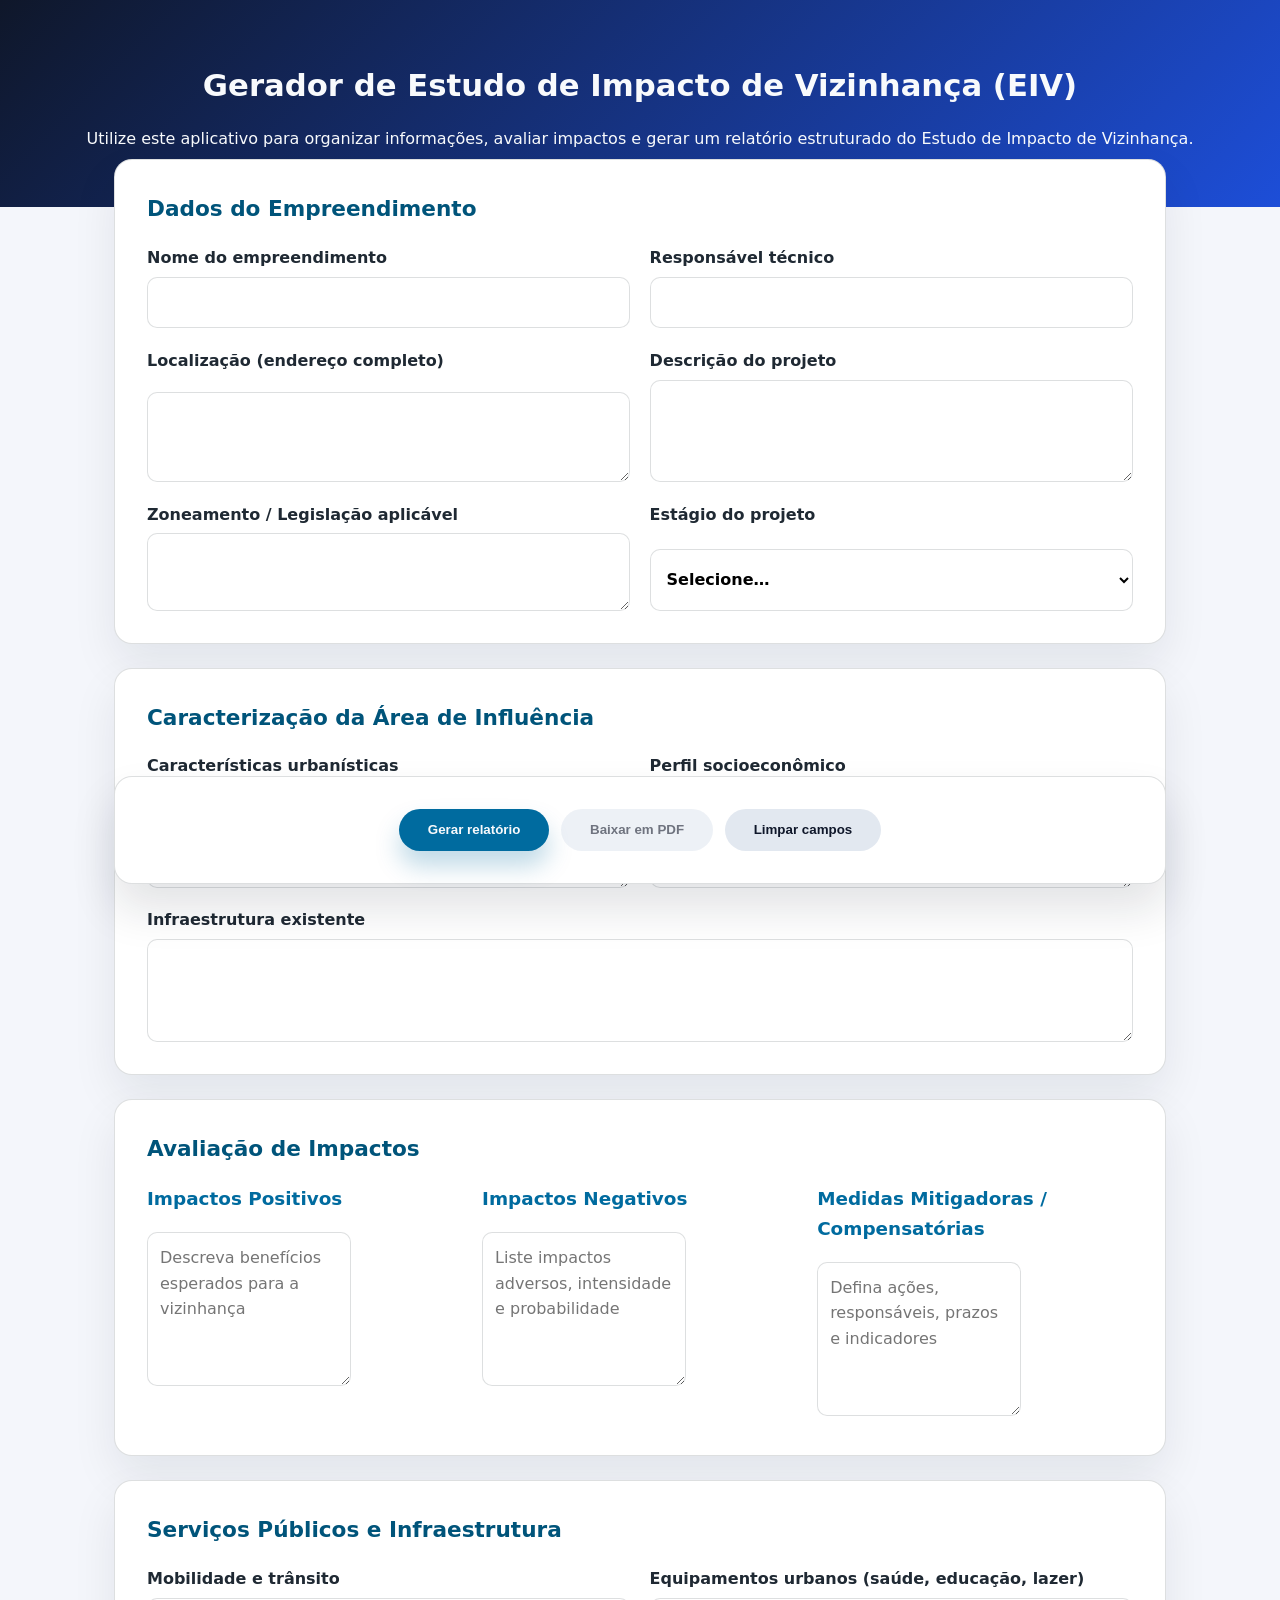
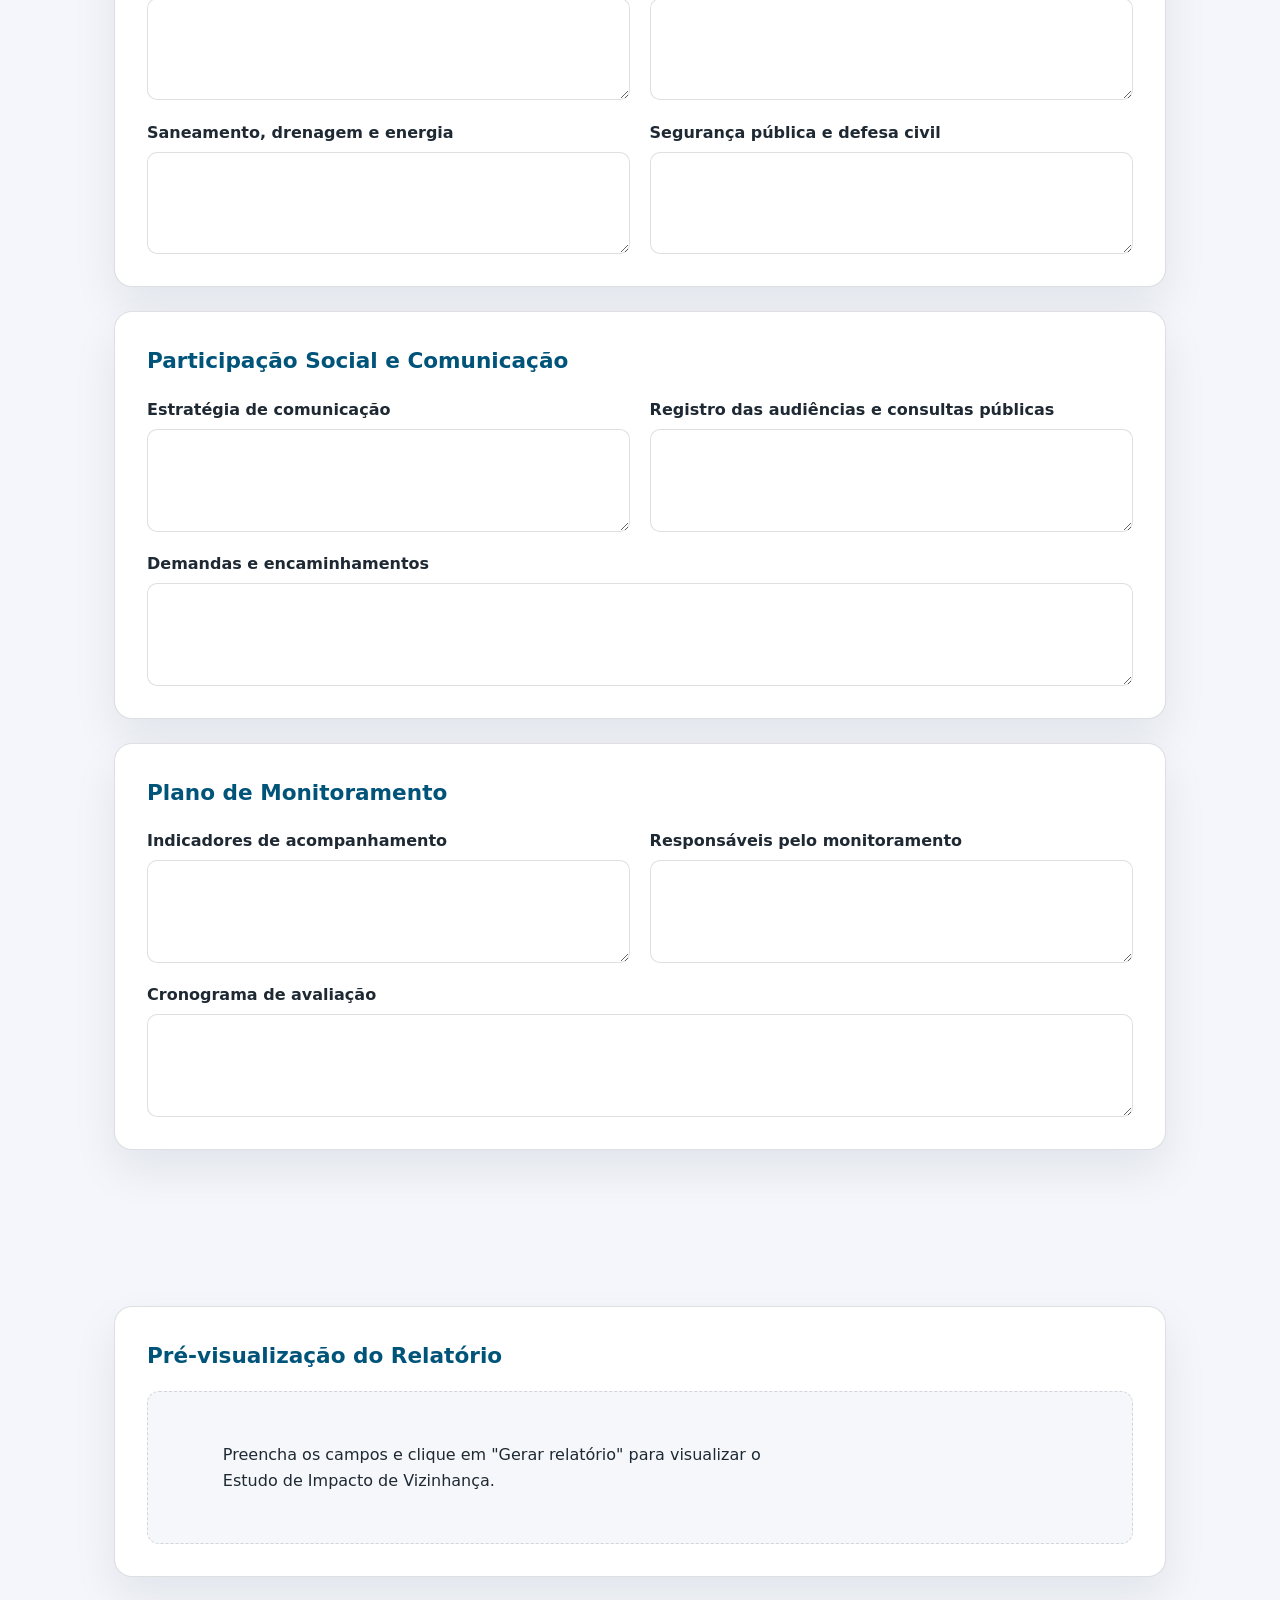
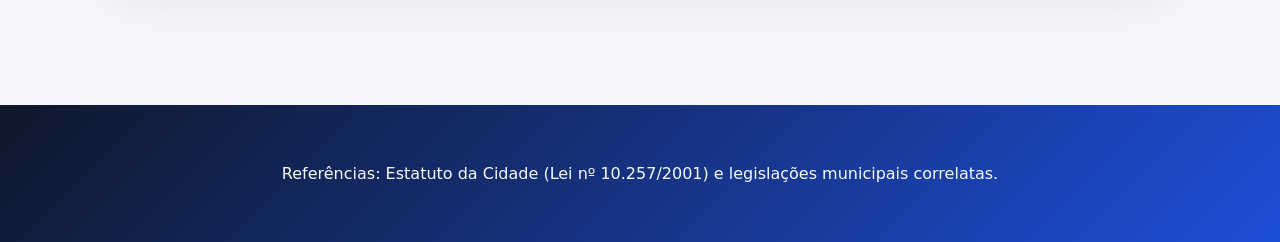
==== index.html @ fdba0055 "Add neighborhood impact study generator app" ====
<!DOCTYPE html>
<html lang="pt-BR">
  <head>
    <meta charset="UTF-8" />
    <meta name="viewport" content="width=device-width, initial-scale=1.0" />
    <title>Estudo de Impacto de Vizinhança</title>
    <link rel="stylesheet" href="styles.css" />
  </head>
  <body>
    <header class="page-header">
      <h1>Gerador de Estudo de Impacto de Vizinhança (EIV)</h1>
      <p>
        Utilize este aplicativo para organizar informações, avaliar impactos e
        gerar um relatório estruturado do Estudo de Impacto de Vizinhança.
      </p>
    </header>

    <main>
      <section class="card" aria-labelledby="project-info-title">
        <h2 id="project-info-title">Dados do Empreendimento</h2>
        <form id="project-form" class="form-grid">
          <label>
            Nome do empreendimento
            <input type="text" id="projectName" required />
          </label>

          <label>
            Responsável técnico
            <input type="text" id="responsible" />
          </label>

          <label>
            Localização (endereço completo)
            <textarea id="location" rows="2"></textarea>
          </label>

          <label>
            Descrição do projeto
            <textarea id="description" rows="3"></textarea>
          </label>

          <label>
            Zoneamento / Legislação aplicável
            <textarea id="zoning" rows="2"></textarea>
          </label>

          <label>
            Estágio do projeto
            <select id="stage">
              <option value="">Selecione…</option>
              <option>Estudo preliminar</option>
              <option>Projeto básico</option>
              <option>Projeto executivo</option>
              <option>Operação</option>
            </select>
          </label>
        </form>
      </section>

      <section class="card" aria-labelledby="context-title">
        <h2 id="context-title">Caracterização da Área de Influência</h2>
        <div class="form-grid">
          <label>
            Características urbanísticas
            <textarea id="urbanContext" rows="3"></textarea>
          </label>
          <label>
            Perfil socioeconômico
            <textarea id="socioeconomic" rows="3"></textarea>
          </label>
          <label>
            Infraestrutura existente
            <textarea id="infrastructure" rows="3"></textarea>
          </label>
        </div>
      </section>

      <section class="card" aria-labelledby="impacts-title">
        <h2 id="impacts-title">Avaliação de Impactos</h2>
        <div class="impacts-wrapper">
          <article class="impact-block">
            <h3>Impactos Positivos</h3>
            <textarea id="positiveImpacts" rows="5" placeholder="Descreva benefícios esperados para a vizinhança"></textarea>
          </article>
          <article class="impact-block">
            <h3>Impactos Negativos</h3>
            <textarea id="negativeImpacts" rows="5" placeholder="Liste impactos adversos, intensidade e probabilidade"></textarea>
          </article>
          <article class="impact-block">
            <h3>Medidas Mitigadoras / Compensatórias</h3>
            <textarea id="mitigation" rows="5" placeholder="Defina ações, responsáveis, prazos e indicadores"></textarea>
          </article>
        </div>
      </section>

      <section class="card" aria-labelledby="public-services-title">
        <h2 id="public-services-title">Serviços Públicos e Infraestrutura</h2>
        <div class="form-grid">
          <label>
            Mobilidade e trânsito
            <textarea id="mobility" rows="3"></textarea>
          </label>
          <label>
            Equipamentos urbanos (saúde, educação, lazer)
            <textarea id="publicEquipment" rows="3"></textarea>
          </label>
          <label>
            Saneamento, drenagem e energia
            <textarea id="sanitation" rows="3"></textarea>
          </label>
          <label>
            Segurança pública e defesa civil
            <textarea id="security" rows="3"></textarea>
          </label>
        </div>
      </section>

      <section class="card" aria-labelledby="participation-title">
        <h2 id="participation-title">Participação Social e Comunicação</h2>
        <div class="form-grid">
          <label>
            Estratégia de comunicação
            <textarea id="communication" rows="3"></textarea>
          </label>
          <label>
            Registro das audiências e consultas públicas
            <textarea id="publicParticipation" rows="3"></textarea>
          </label>
          <label>
            Demandas e encaminhamentos
            <textarea id="demands" rows="3"></textarea>
          </label>
        </div>
      </section>

      <section class="card" aria-labelledby="monitoring-title">
        <h2 id="monitoring-title">Plano de Monitoramento</h2>
        <div class="form-grid">
          <label>
            Indicadores de acompanhamento
            <textarea id="indicators" rows="3"></textarea>
          </label>
          <label>
            Responsáveis pelo monitoramento
            <textarea id="monitoringTeam" rows="3"></textarea>
          </label>
          <label>
            Cronograma de avaliação
            <textarea id="timeline" rows="3"></textarea>
          </label>
        </div>
      </section>

      <section class="card actions" aria-labelledby="actions-title">
        <h2 class="sr-only" id="actions-title">Ações</h2>
        <div class="buttons">
          <button id="generateReport" type="button" class="primary">
            Gerar relatório
          </button>
          <button id="downloadReport" type="button" class="secondary" disabled>
            Baixar em PDF
          </button>
          <button id="clearForm" type="button" class="secondary">
            Limpar campos
          </button>
        </div>
      </section>

      <section class="card" aria-labelledby="report-title">
        <h2 id="report-title">Pré-visualização do Relatório</h2>
        <div id="reportPreview" class="report-preview" aria-live="polite">
          Preencha os campos e clique em &quot;Gerar relatório&quot; para visualizar o
          Estudo de Impacto de Vizinhança.
        </div>
      </section>
    </main>

    <footer class="page-footer">
      <p>
        Referências: Estatuto da Cidade (Lei nº 10.257/2001) e legislações
        municipais correlatas.
      </p>
    </footer>

    <script src="script.js"></script>
  </body>
</html>
---- styles.css ----
:root {
  color-scheme: light dark;
  --bg-color: #f4f6fb;
  --card-bg: #ffffff;
  --text-color: #1f2933;
  --accent-color: #006b9f;
  --accent-color-dark: #00547a;
  --border-color: rgba(31, 41, 51, 0.15);
  --shadow: 0 20px 45px rgba(15, 23, 42, 0.08);
  font-size: 16px;
}

* {
  box-sizing: border-box;
}

body {
  margin: 0;
  font-family: "Inter", system-ui, -apple-system, BlinkMacSystemFont,
    "Segoe UI", sans-serif;
  background: var(--bg-color);
  color: var(--text-color);
  line-height: 1.6;
}

.page-header,
.page-footer {
  text-align: center;
  padding: 2.5rem 1.5rem;
  background: linear-gradient(135deg, #0f172a, #1d4ed8);
  color: #f8fafc;
}

.page-header h1 {
  margin-bottom: 0.75rem;
  font-size: clamp(1.8rem, 2.4vw, 2.5rem);
}

main {
  max-width: 1100px;
  margin: -3rem auto 4rem;
  padding: 0 1.5rem 4rem;
  display: grid;
  gap: 1.5rem;
}

.card {
  background: var(--card-bg);
  border-radius: 18px;
  padding: 2rem;
  border: 1px solid var(--border-color);
  box-shadow: var(--shadow);
}

.card h2 {
  margin-top: 0;
  font-size: 1.35rem;
  color: var(--accent-color-dark);
}

.form-grid {
  display: grid;
  gap: 1.2rem;
}

.form-grid label {
  display: grid;
  gap: 0.4rem;
  font-weight: 600;
  color: var(--text-color);
}

input,
textarea,
select {
  font: inherit;
  padding: 0.75rem;
  border-radius: 10px;
  border: 1px solid var(--border-color);
  background: rgba(255, 255, 255, 0.9);
  transition: border-color 0.2s, box-shadow 0.2s;
  resize: vertical;
}

input:focus,
textarea:focus,
select:focus {
  outline: none;
  border-color: var(--accent-color);
  box-shadow: 0 0 0 3px rgba(0, 107, 159, 0.2);
}

.impacts-wrapper {
  display: grid;
  gap: 1.2rem;
}

@media (min-width: 900px) {
  .impacts-wrapper {
    grid-template-columns: repeat(3, 1fr);
  }
}

.impact-block h3 {
  margin-top: 0;
  font-size: 1.15rem;
  color: var(--accent-color);
}

.actions {
  position: sticky;
  bottom: 1rem;
  z-index: 10;
  box-shadow: 0 25px 45px rgba(15, 23, 42, 0.12);
}

.buttons {
  display: flex;
  flex-wrap: wrap;
  gap: 0.75rem;
  justify-content: center;
}

button {
  cursor: pointer;
  border: none;
  border-radius: 999px;
  padding: 0.85rem 1.8rem;
  font-weight: 600;
  transition: transform 0.15s ease, box-shadow 0.15s ease;
}

button.primary {
  background: var(--accent-color);
  color: #f8fafc;
  box-shadow: 0 15px 25px rgba(0, 107, 159, 0.25);
}

button.primary:disabled,
button.secondary:disabled {
  cursor: not-allowed;
  opacity: 0.6;
  box-shadow: none;
}

button.secondary {
  background: #e2e8f0;
  color: #0f172a;
}

button:hover:not(:disabled) {
  transform: translateY(-1px);
  box-shadow: 0 18px 30px rgba(15, 23, 42, 0.12);
}

.report-preview {
  background: rgba(226, 232, 240, 0.35);
  border-radius: 12px;
  padding: 1.5rem;
  border: 1px dashed rgba(15, 23, 42, 0.15);
  white-space: pre-wrap;
}

.warning {
  background: rgba(250, 204, 21, 0.2);
  border-left: 4px solid #f59e0b;
  padding: 1rem;
  border-radius: 10px;
  font-weight: 600;
  color: #854d0e;
}

.report-preview h3 {
  margin-top: 1.5rem;
  font-size: 1.1rem;
  color: var(--accent-color-dark);
}

.report-preview h3:first-of-type {
  margin-top: 0;
}

.sr-only {
  position: absolute;
  width: 1px;
  height: 1px;
  padding: 0;
  margin: -1px;
  overflow: hidden;
  clip: rect(0, 0, 0, 0);
  border: 0;
}

@media (min-width: 768px) {
  .form-grid {
    grid-template-columns: repeat(2, minmax(0, 1fr));
  }

  .form-grid label:nth-child(odd):last-child {
    grid-column: span 2;
  }
}

@media (prefers-color-scheme: dark) {
  :root {
    --bg-color: #0f172a;
    --card-bg: #111827;
    --text-color: #e2e8f0;
    --border-color: rgba(226, 232, 240, 0.12);
    --accent-color: #38bdf8;
    --accent-color-dark: #0ea5e9;
  }

  .page-header,
  .page-footer {
    background: linear-gradient(135deg, #0b1120, #1e3a8a);
  }

  input,
  textarea,
  select {
    background: rgba(15, 23, 42, 0.6);
    color: inherit;
  }

  button.secondary {
    background: rgba(15, 23, 42, 0.6);
    color: #e2e8f0;
  }

  .report-preview {
    background: rgba(15, 23, 42, 0.45);
    border-color: rgba(226, 232, 240, 0.2);
  }

  .warning {
    background: rgba(250, 204, 21, 0.15);
    border-left-color: #facc15;
    color: #fef3c7;
  }
}
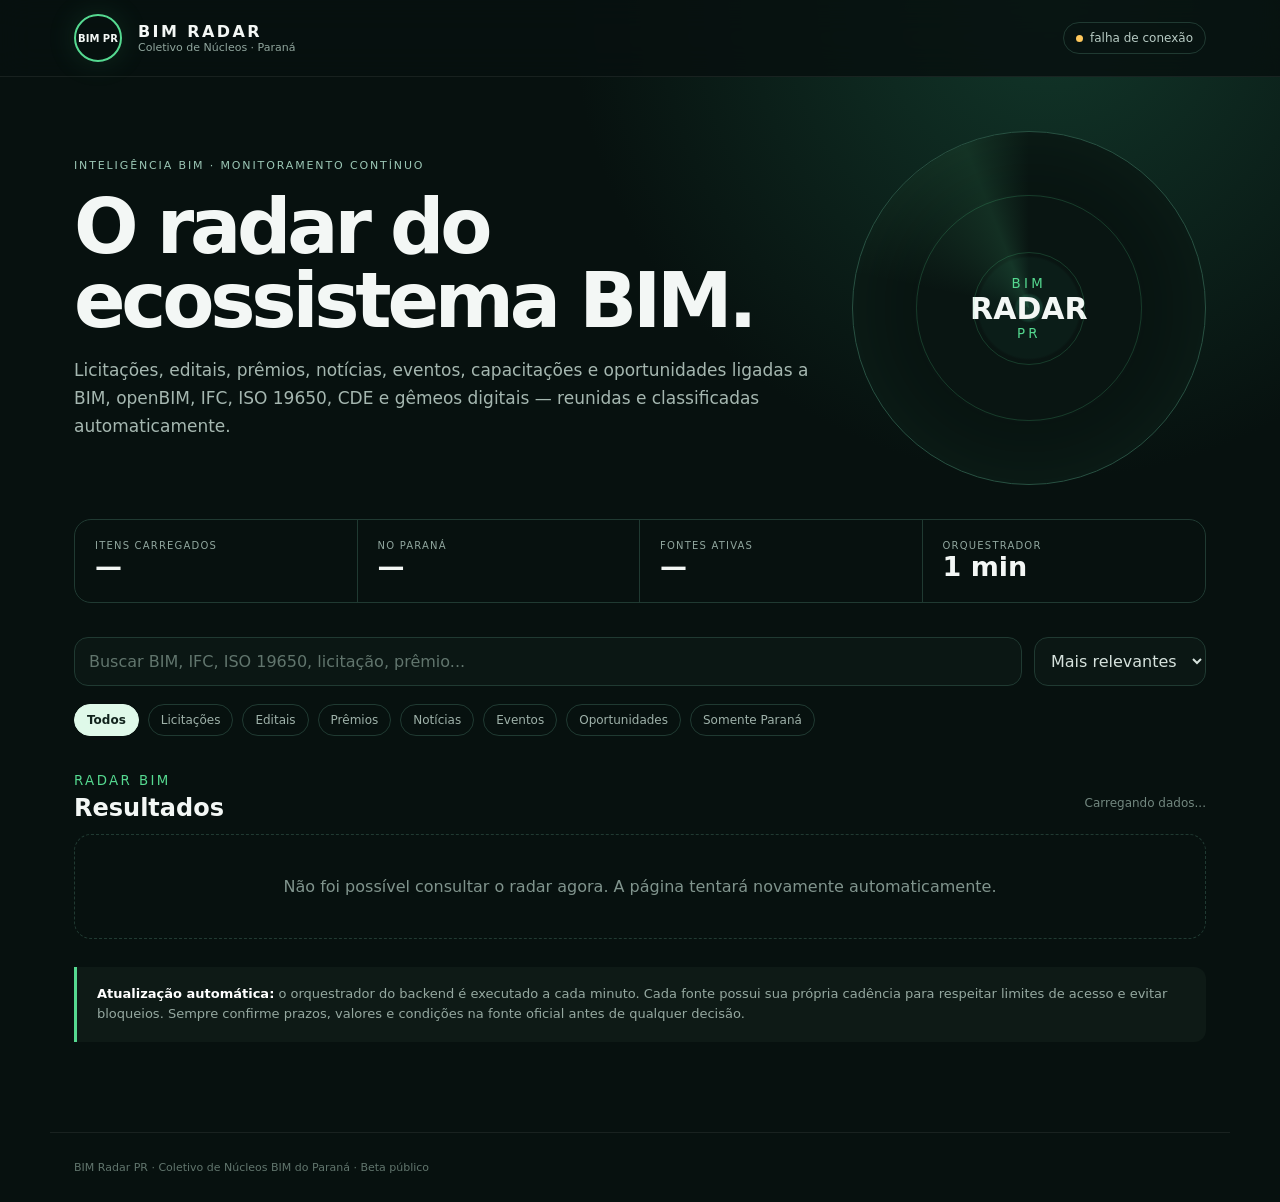
==== commit a81d3fab: "Publica BIM Radar PR na raiz do GitHub Pages" ====
--- a/index.html
+++ b/index.html
@@ -1,187 +1,133 @@
-<!DOCTYPE html>
+<!doctype html>
 <html lang="pt-BR">
-  <head>
-    <meta charset="UTF-8" />
-    <meta name="viewport" content="width=device-width, initial-scale=1.0" />
-    <title>Estudo de Impacto de Vizinhança</title>
-    <link rel="stylesheet" href="styles.css" />
-  </head>
-  <body>
-    <header class="page-header">
-      <h1>Gerador de Estudo de Impacto de Vizinhança (EIV)</h1>
-      <p>
-        Utilize este aplicativo para organizar informações, avaliar impactos e
-        gerar um relatório estruturado do Estudo de Impacto de Vizinhança.
-      </p>
-    </header>
+<head>
+<meta charset="utf-8">
+<meta name="viewport" content="width=device-width,initial-scale=1">
+<title>BIM Radar PR</title>
+<meta name="description" content="Radar automatizado de licitações, editais, prêmios, notícias, eventos e oportunidades relacionadas a BIM.">
+<style>
+:root{--bg:#07110f;--card:#0d1a17;--line:#203a32;--txt:#f3f7f5;--mut:#90a69e;--g:#55d990;--blue:#57a8ff;--warn:#ffc85c}
+*{box-sizing:border-box}html{scroll-behavior:smooth}body{margin:0;background:radial-gradient(circle at 82% 0,#12372a 0,transparent 30%),var(--bg);color:var(--txt);font-family:Inter,system-ui,-apple-system,Segoe UI,sans-serif}a{color:inherit;text-decoration:none}button,input,select{font:inherit}
+header{position:sticky;top:0;z-index:10;backdrop-filter:blur(16px);background:#07110fdd;border-bottom:1px solid #ffffff12}.bar{height:76px;display:flex;align-items:center;gap:16px;max-width:1180px;margin:auto;padding:0 24px}.logo{width:48px;height:48px;border-radius:50%;border:2px solid var(--g);display:grid;place-items:center;font-size:10px;font-weight:900;box-shadow:0 0 30px #55d99020}.brand{display:grid}.brand b{letter-spacing:.15em}.brand span{color:var(--mut);font-size:11px}.status{margin-left:auto;border:1px solid var(--line);border-radius:999px;padding:8px 12px;color:#b8cbc4;font-size:12px;white-space:nowrap}.status i{display:inline-block;width:7px;height:7px;border-radius:50%;background:var(--warn);margin-right:7px}.status.ok i{background:var(--g);box-shadow:0 0 12px #55d990}
+main{max-width:1180px;margin:auto;padding:54px 24px 90px}.hero{display:grid;grid-template-columns:1.35fr .65fr;gap:42px;align-items:center;min-height:330px}.ey{color:#9bc6b5;letter-spacing:.17em;text-transform:uppercase;font-size:11px}.hero h1{font-size:clamp(42px,6vw,76px);line-height:.97;letter-spacing:-.055em;margin:18px 0}.hero p{color:#a5b7b0;line-height:1.65;font-size:17px;max-width:760px}.radar{aspect-ratio:1;border:1px solid #285142;border-radius:50%;position:relative;background:radial-gradient(circle,#14372c 0 5%,#0b1d18 6% 20%,#091512 21%);box-shadow:inset 0 0 80px #55d9900e}.radar:before,.radar:after{content:"";position:absolute;border:1px solid #55d99032;border-radius:50%;inset:18%}.radar:after{inset:34%}.sweep{position:absolute;inset:0;border-radius:50%;background:conic-gradient(from 0deg,transparent 0 78%,#55d99022 94%,transparent 100%);animation:spin 5s linear infinite}.rtext{position:absolute;inset:0;display:grid;place-content:center;text-align:center}.rtext small{color:var(--g);letter-spacing:.25em}.rtext strong{font-size:30px}@keyframes spin{to{transform:rotate(360deg)}}
+.stats{display:grid;grid-template-columns:repeat(4,1fr);border:1px solid var(--line);border-radius:17px;overflow:hidden;margin:34px 0}.stat{padding:20px;border-right:1px solid var(--line)}.stat:last-child{border-right:0}.stat span{display:block;color:var(--mut);font-size:10px;letter-spacing:.12em;text-transform:uppercase}.stat b{font-size:27px}
+.controls{display:grid;grid-template-columns:1fr auto;gap:12px;margin:30px 0 18px}.search{display:flex;align-items:center;border:1px solid var(--line);background:#0b1714;border-radius:14px;padding:0 14px}.search input{width:100%;border:0;outline:0;background:transparent;color:var(--txt);padding:14px 0}.search input::placeholder{color:#61756d}.sort{border:1px solid var(--line);background:#0b1714;color:#d6e2dd;border-radius:14px;padding:0 12px}
+.filters{display:flex;gap:9px;flex-wrap:wrap;margin:0 0 30px}.chip{cursor:pointer;border:1px solid var(--line);background:transparent;padding:8px 12px;border-radius:999px;color:#9fb2aa;font-size:12px}.chip.on{background:#dff9e9;color:#10231c;border-color:#dff9e9;font-weight:800}.chip.pr.on{background:#cfe5ff;border-color:#cfe5ff}
+.head{display:flex;justify-content:space-between;align-items:end;margin:34px 0 12px}.head small{color:var(--g);letter-spacing:.18em}.head h2{margin:5px 0 0}.head p{color:#72877f;font-size:12px;text-align:right}
+.feed{display:grid;gap:12px}.item{display:block;border:1px solid var(--line);background:linear-gradient(180deg,#11231f,#0b1815);border-radius:17px;padding:21px;transition:.2s transform,.2s border-color}.item:hover{transform:translateY(-2px);border-color:#3e6a5b}.top{display:flex;justify-content:space-between;gap:16px;align-items:center}.tag{font-size:10px;text-transform:uppercase;letter-spacing:.11em;font-weight:800;padding:6px 9px;border-radius:6px;background:#123526;color:#85e8ae}.tag.edital{background:#102940;color:#83c2ff}.tag.premio{background:#281d38;color:#c8a8ff}.tag.evento{background:#342b14;color:#f3d67a}.tag.licitacao{background:#16333c;color:#8de0ed}.tag.oportunidade{background:#2d2215;color:#ffc982}.score{color:#9bc7b5;font-size:12px}.item h3{font-size:20px;margin:14px 0 8px;line-height:1.3}.item p{color:#95a8a0;line-height:1.55;font-size:14px;margin:0}.meta{display:flex;gap:13px;flex-wrap:wrap;margin-top:15px;color:#71867e;font-size:11px}.value{color:#a9e5c1}.empty{border:1px dashed var(--line);border-radius:17px;padding:42px;text-align:center;color:#80948d}.notice{margin-top:28px;border-left:3px solid var(--g);background:#0e1a16;padding:17px 20px;border-radius:0 12px 12px 0;color:#95a8a0;line-height:1.55;font-size:13px}.notice b{color:#fff}
+footer{max-width:1180px;margin:auto;padding:28px 24px;border-top:1px solid #ffffff12;color:#61756d;font-size:11px}
+@media(max-width:800px){.hero{grid-template-columns:1fr}.radar{width:min(290px,75vw)}.stats{grid-template-columns:1fr 1fr}.stat:nth-child(2){border-right:0}.stat{border-bottom:1px solid var(--line)}.controls{grid-template-columns:1fr}.sort{height:48px}}
+@media(max-width:520px){main{padding:36px 16px 70px}.bar{padding:0 16px}.status{display:none}.stats{grid-template-columns:1fr}.stat{border-right:0}.hero h1{font-size:44px}.head{align-items:start;gap:12px}.head p{max-width:130px}}
+</style>
+</head>
+<body>
+<header><div class="bar"><div class="logo">BIM PR</div><div class="brand"><b>BIM RADAR</b><span>Coletivo de Núcleos · Paraná</span></div><div id="status" class="status"><i></i><span>conectando ao radar</span></div></div></header>
+<main>
+<section class="hero">
+<div><div class="ey">Inteligência BIM · Monitoramento contínuo</div><h1>O radar do ecossistema BIM.</h1><p>Licitações, editais, prêmios, notícias, eventos, capacitações e oportunidades ligadas a BIM, openBIM, IFC, ISO 19650, CDE e gêmeos digitais — reunidas e classificadas automaticamente.</p></div>
+<div class="radar"><div class="sweep"></div><div class="rtext"><small>BIM</small><strong>RADAR</strong><small>PR</small></div></div>
+</section>
+<section class="stats">
+<div class="stat"><span>Itens carregados</span><b id="statTotal">—</b></div>
+<div class="stat"><span>No Paraná</span><b id="statPR">—</b></div>
+<div class="stat"><span>Fontes ativas</span><b id="statSources">—</b></div>
+<div class="stat"><span>Orquestrador</span><b>1 min</b></div>
+</section>
+<div class="controls">
+<label class="search"><input id="search" type="search" placeholder="Buscar BIM, IFC, ISO 19650, licitação, prêmio..."></label>
+<select id="sort" class="sort" aria-label="Ordenação"><option value="relevance">Mais relevantes</option><option value="recent">Mais recentes</option></select>
+</div>
+<div id="filters" class="filters">
+<button class="chip on" data-cat="todos">Todos</button>
+<button class="chip" data-cat="licitacao">Licitações</button>
+<button class="chip" data-cat="edital">Editais</button>
+<button class="chip" data-cat="premio">Prêmios</button>
+<button class="chip" data-cat="noticia">Notícias</button>
+<button class="chip" data-cat="evento">Eventos</button>
+<button class="chip" data-cat="oportunidade">Oportunidades</button>
+<button id="prOnly" class="chip pr">Somente Paraná</button>
+</div>
+<div class="head"><div><small>RADAR BIM</small><h2 id="resultTitle">Resultados</h2></div><p id="lastUpdate">Carregando dados...</p></div>
+<section id="feed" class="feed"><div class="empty">Consultando o radar...</div></section>
+<div class="notice"><b>Atualização automática:</b> o orquestrador do backend é executado a cada minuto. Cada fonte possui sua própria cadência para respeitar limites de acesso e evitar bloqueios. Sempre confirme prazos, valores e condições na fonte oficial antes de qualquer decisão.</div>
+</main>
+<footer>BIM Radar PR · Coletivo de Núcleos BIM do Paraná · Beta público</footer>
+<script>
+const SB="https://llhuncbadsawvcrdfdol.supabase.co";
+const KEY="sb_publishable_HtWKkD7A-w-lWLyP88HWRg_DVxwY1DJ";
+let items=[],sources=[],activeCat="todos",onlyPR=false;
 
-    <main>
-      <section class="card" aria-labelledby="project-info-title">
-        <h2 id="project-info-title">Dados do Empreendimento</h2>
-        <form id="project-form" class="form-grid">
-          <label>
-            Nome do empreendimento
-            <input type="text" id="projectName" required />
-          </label>
+const $=id=>document.getElementById(id);
+const fmtDate=v=>{if(!v)return"";const d=new Date(v);return isNaN(d)?"":new Intl.DateTimeFormat("pt-BR",{day:"2-digit",month:"short",year:"numeric"}).format(d)};
+const fmtMoney=(n,c)=>{if(n===null||n===undefined)return"";try{return new Intl.NumberFormat("pt-BR",{style:"currency",currency:c||"BRL"}).format(Number(n))}catch{return String(n)}};
+const label={licitacao:"Licitação",edital:"Edital",premio:"Prêmio",noticia:"Notícia",evento:"Evento",oportunidade:"Oportunidade"};
+function text(el,value){el.textContent=value??"";return el}
+function el(tag,cls){const n=document.createElement(tag);if(cls)n.className=cls;return n}
 
-          <label>
-            Responsável técnico
-            <input type="text" id="responsible" />
-          </label>
-
-          <label>
-            Localização (endereço completo)
-            <textarea id="location" rows="2"></textarea>
-          </label>
-
-          <label>
-            Descrição do projeto
-            <textarea id="description" rows="3"></textarea>
-          </label>
-
-          <label>
-            Zoneamento / Legislação aplicável
-            <textarea id="zoning" rows="2"></textarea>
-          </label>
-
-          <label>
-            Estágio do projeto
-            <select id="stage">
-              <option value="">Selecione…</option>
-              <option>Estudo preliminar</option>
-              <option>Projeto básico</option>
-              <option>Projeto executivo</option>
-              <option>Operação</option>
-            </select>
-          </label>
-        </form>
-      </section>
-
-      <section class="card" aria-labelledby="context-title">
-        <h2 id="context-title">Caracterização da Área de Influência</h2>
-        <div class="form-grid">
-          <label>
-            Características urbanísticas
-            <textarea id="urbanContext" rows="3"></textarea>
-          </label>
-          <label>
-            Perfil socioeconômico
-            <textarea id="socioeconomic" rows="3"></textarea>
-          </label>
-          <label>
-            Infraestrutura existente
-            <textarea id="infrastructure" rows="3"></textarea>
-          </label>
-        </div>
-      </section>
-
-      <section class="card" aria-labelledby="impacts-title">
-        <h2 id="impacts-title">Avaliação de Impactos</h2>
-        <div class="impacts-wrapper">
-          <article class="impact-block">
-            <h3>Impactos Positivos</h3>
-            <textarea id="positiveImpacts" rows="5" placeholder="Descreva benefícios esperados para a vizinhança"></textarea>
-          </article>
-          <article class="impact-block">
-            <h3>Impactos Negativos</h3>
-            <textarea id="negativeImpacts" rows="5" placeholder="Liste impactos adversos, intensidade e probabilidade"></textarea>
-          </article>
-          <article class="impact-block">
-            <h3>Medidas Mitigadoras / Compensatórias</h3>
-            <textarea id="mitigation" rows="5" placeholder="Defina ações, responsáveis, prazos e indicadores"></textarea>
-          </article>
-        </div>
-      </section>
-
-      <section class="card" aria-labelledby="public-services-title">
-        <h2 id="public-services-title">Serviços Públicos e Infraestrutura</h2>
-        <div class="form-grid">
-          <label>
-            Mobilidade e trânsito
-            <textarea id="mobility" rows="3"></textarea>
-          </label>
-          <label>
-            Equipamentos urbanos (saúde, educação, lazer)
-            <textarea id="publicEquipment" rows="3"></textarea>
-          </label>
-          <label>
-            Saneamento, drenagem e energia
-            <textarea id="sanitation" rows="3"></textarea>
-          </label>
-          <label>
-            Segurança pública e defesa civil
-            <textarea id="security" rows="3"></textarea>
-          </label>
-        </div>
-      </section>
-
-      <section class="card" aria-labelledby="participation-title">
-        <h2 id="participation-title">Participação Social e Comunicação</h2>
-        <div class="form-grid">
-          <label>
-            Estratégia de comunicação
-            <textarea id="communication" rows="3"></textarea>
-          </label>
-          <label>
-            Registro das audiências e consultas públicas
-            <textarea id="publicParticipation" rows="3"></textarea>
-          </label>
-          <label>
-            Demandas e encaminhamentos
-            <textarea id="demands" rows="3"></textarea>
-          </label>
-        </div>
-      </section>
-
-      <section class="card" aria-labelledby="monitoring-title">
-        <h2 id="monitoring-title">Plano de Monitoramento</h2>
-        <div class="form-grid">
-          <label>
-            Indicadores de acompanhamento
-            <textarea id="indicators" rows="3"></textarea>
-          </label>
-          <label>
-            Responsáveis pelo monitoramento
-            <textarea id="monitoringTeam" rows="3"></textarea>
-          </label>
-          <label>
-            Cronograma de avaliação
-            <textarea id="timeline" rows="3"></textarea>
-          </label>
-        </div>
-      </section>
-
-      <section class="card actions" aria-labelledby="actions-title">
-        <h2 class="sr-only" id="actions-title">Ações</h2>
-        <div class="buttons">
-          <button id="generateReport" type="button" class="primary">
-            Gerar relatório
-          </button>
-          <button id="downloadReport" type="button" class="secondary" disabled>
-            Baixar em PDF
-          </button>
-          <button id="clearForm" type="button" class="secondary">
-            Limpar campos
-          </button>
-        </div>
-      </section>
-
-      <section class="card" aria-labelledby="report-title">
-        <h2 id="report-title">Pré-visualização do Relatório</h2>
-        <div id="reportPreview" class="report-preview" aria-live="polite">
-          Preencha os campos e clique em &quot;Gerar relatório&quot; para visualizar o
-          Estudo de Impacto de Vizinhança.
-        </div>
-      </section>
-    </main>
-
-    <footer class="page-footer">
-      <p>
-        Referências: Estatuto da Cidade (Lei nº 10.257/2001) e legislações
-        municipais correlatas.
-      </p>
-    </footer>
-
-    <script src="script.js"></script>
-  </body>
-</html>
+async function api(path){
+  const r=await fetch(SB+"/rest/v1/"+path,{headers:{apikey:KEY}});
+  if(!r.ok)throw new Error("HTTP "+r.status);
+  return r.json();
+}
+async function load(){
+  try{
+    const data=await Promise.all([
+      api("opportunities?select=id,title,summary,category,source_name,url,location,state,country,published_at,deadline_at,estimated_value,currency,relevance,keywords,first_seen_at&order=relevance.desc&limit=250"),
+      api("sources?select=source_key,name,enabled,last_scanned_at,last_status,last_error,cadence_minutes&order=name.asc")
+    ]);
+    items=data[0]||[];sources=data[1]||[];
+    const active=sources.filter(x=>x.enabled);
+    $("statTotal").textContent=String(items.length);
+    $("statPR").textContent=String(items.filter(x=>x.state==="PR").length);
+    $("statSources").textContent=String(active.length);
+    const good=active.filter(x=>x.last_status==="success").length;
+    const st=$("status");st.classList.toggle("ok",good>0);
+    st.querySelector("span").textContent=good>0?good+" fontes operacionais":"radar em inicialização";
+    const dates=active.map(x=>x.last_scanned_at).filter(Boolean).map(x=>new Date(x)).filter(x=>!isNaN(x));
+    const max=dates.length?new Date(Math.max.apply(null,dates.map(x=>x.getTime()))):null;
+    $("lastUpdate").textContent=max?"Última varredura: "+max.toLocaleString("pt-BR"):"Aguardando primeira varredura";
+    render();
+  }catch(e){
+    $("status").querySelector("span").textContent="falha de conexão";
+    $("feed").innerHTML='<div class="empty">Não foi possível consultar o radar agora. A página tentará novamente automaticamente.</div>';
+  }
+}
+function filtered(){
+  const q=$("search").value.trim().toLowerCase();
+  let arr=items.filter(x=>(activeCat==="todos"||x.category===activeCat)&&(!onlyPR||x.state==="PR"));
+  if(q)arr=arr.filter(x=>[x.title,x.summary,x.source_name,x.location,(x.keywords||[]).join(" ")].join(" ").toLowerCase().includes(q));
+  if($("sort").value==="recent")arr.sort((a,b)=>new Date(b.published_at||b.first_seen_at||0)-new Date(a.published_at||a.first_seen_at||0));
+  else arr.sort((a,b)=>(b.relevance||0)-(a.relevance||0));
+  return arr;
+}
+function render(){
+  const arr=filtered(),feed=$("feed");feed.replaceChildren();
+  $("resultTitle").textContent=arr.length+" resultado"+(arr.length===1?"":"s");
+  if(!arr.length){feed.appendChild(text(el("div","empty"),"Nenhum item encontrado com estes filtros."));return}
+  arr.forEach(x=>{
+    const a=el("a","item");a.href=x.url;a.target="_blank";a.rel="noopener noreferrer";
+    const top=el("div","top");
+    top.appendChild(text(el("span","tag "+(x.category||"noticia")),label[x.category]||"Conteúdo"));
+    top.appendChild(text(el("span","score"),"Relevância "+(x.relevance||0)));
+    a.appendChild(top);
+    a.appendChild(text(el("h3"),x.title));
+    if(x.summary)a.appendChild(text(el("p"),x.summary.length>360?x.summary.slice(0,357)+"...":x.summary));
+    const meta=el("div","meta");
+    if(x.source_name)meta.appendChild(text(el("span"),x.source_name));
+    if(x.location)meta.appendChild(text(el("span"),x.location));
+    const dt=fmtDate(x.published_at||x.first_seen_at);if(dt)meta.appendChild(text(el("span"),dt));
+    if(x.deadline_at)meta.appendChild(text(el("span"),"Data/prazo: "+fmtDate(x.deadline_at)));
+    if(x.estimated_value!==null&&x.estimated_value!==undefined)meta.appendChild(text(el("span","value"),fmtMoney(x.estimated_value,x.currency)));
+    if(x.keywords&&x.keywords.length)meta.appendChild(text(el("span"),x.keywords.slice(0,4).join(" · ")));
+    a.appendChild(meta);feed.appendChild(a);
+  });
+}
+document.querySelectorAll("[data-cat]").forEach(b=>b.addEventListener("click",()=>{
+  document.querySelectorAll("[data-cat]").forEach(x=>x.classList.remove("on"));b.classList.add("on");activeCat=b.dataset.cat;render();
+}));
+$("prOnly").addEventListener("click",()=>{onlyPR=!onlyPR;$("prOnly").classList.toggle("on",onlyPR);render()});
+$("search").addEventListener("input",render);$("sort").addEventListener("change",render);
+load();setInterval(load,60000);
+</script>
+</body>
+</html>
